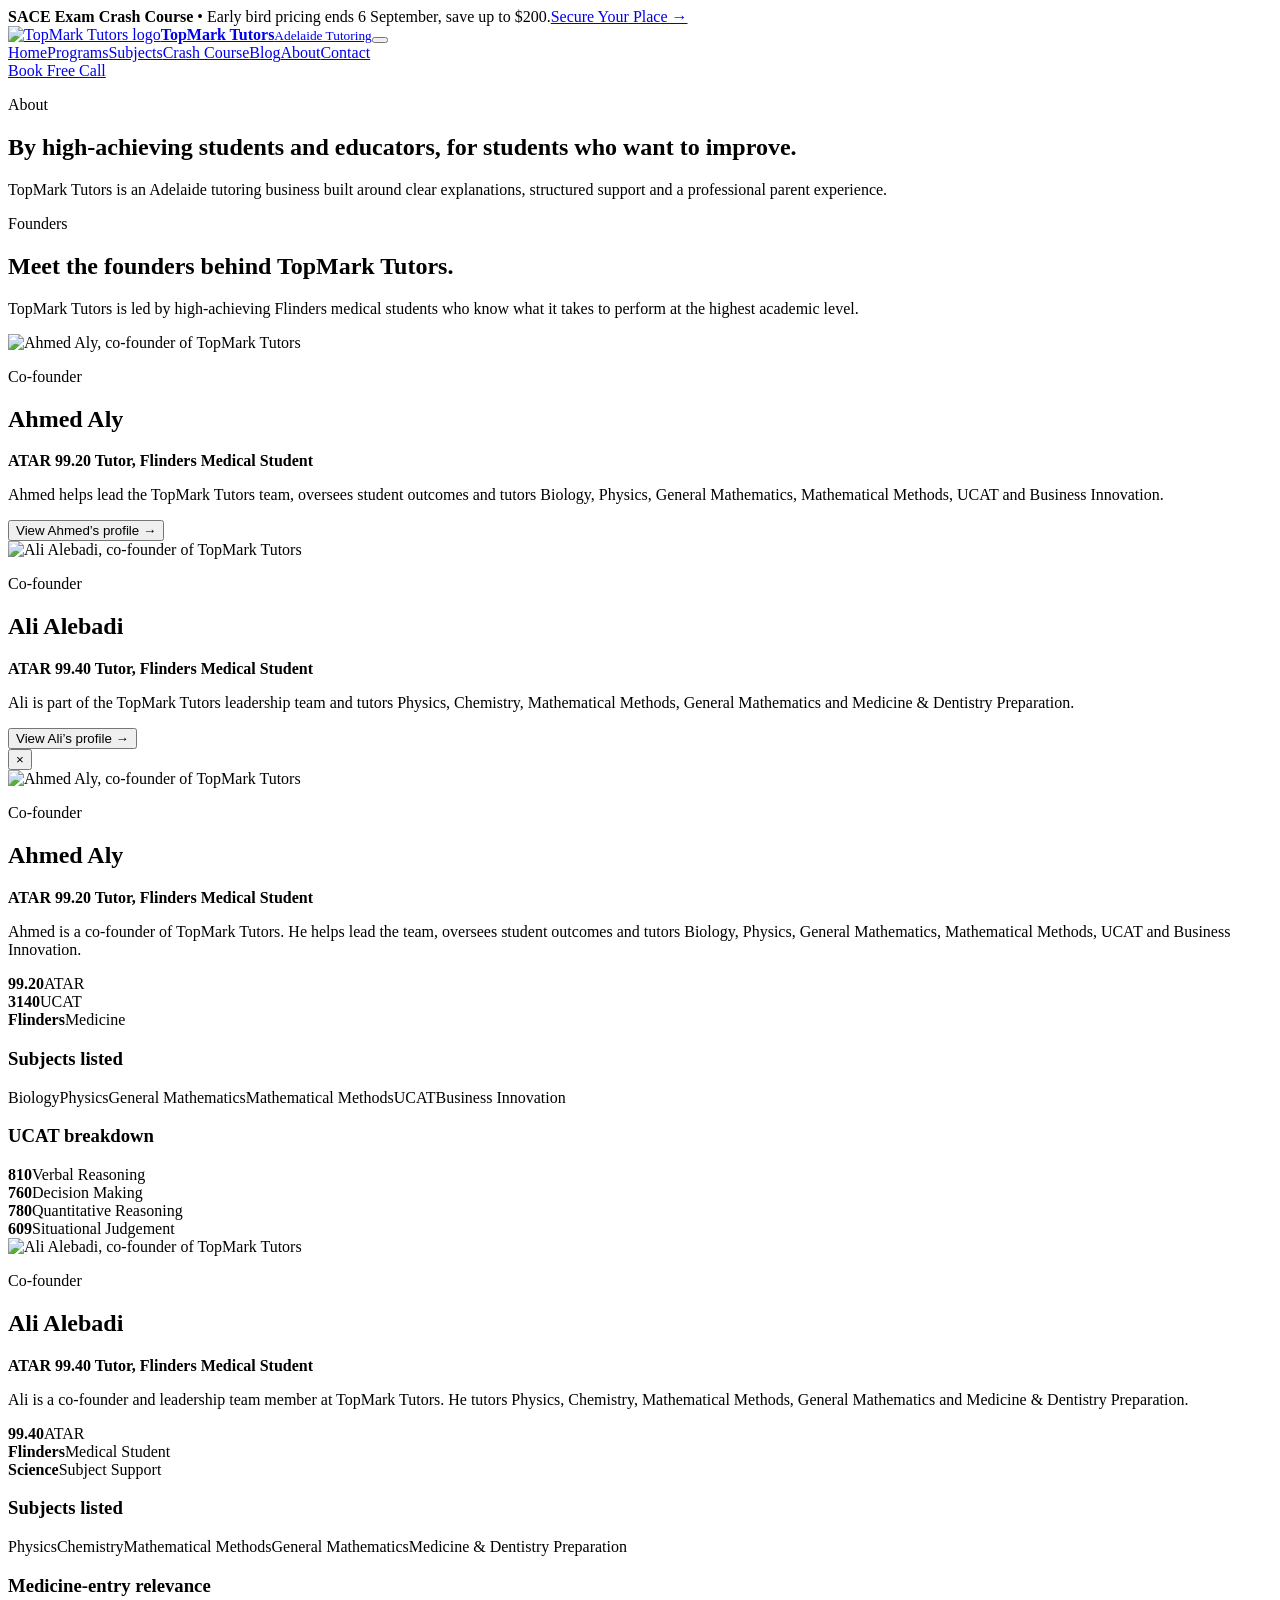
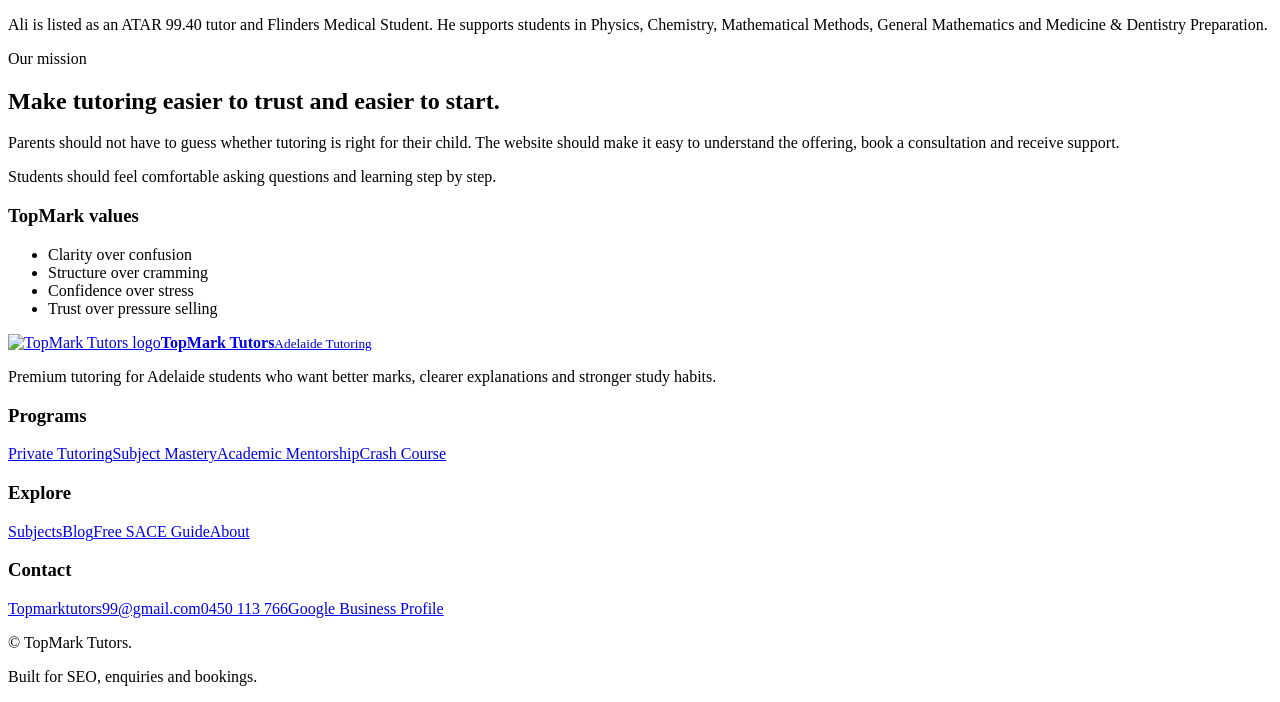
==== about.html @ b2397990 "Add site pages" ====
<!doctype html><html lang="en-AU"><head><meta charset="utf-8"><meta name="viewport" content="width=device-width, initial-scale=1"><title>About TopMark Tutors | Adelaide Tutoring</title><meta name="description" content="Learn about TopMark Tutors, founders Ahmed Aly and Ali Alebadi, and our professional tutoring approach."><link rel="stylesheet" href="assets/css/styles.css"><!-- Google Analytics placeholder: replace G-XXXXXXXXXX with your Measurement ID. --></head><body><div class="top-banner"><div class="container banner-inner"><span><strong>SACE Exam Crash Course</strong> &bull; Early bird pricing ends 6 September, save up to $200.</span><a href="crash-course.html#book">Secure Your Place →</a></div></div><header class="site-header"><div class="container nav-wrap"><a class="brand" href="index.html"><img class="brand-logo" src="assets/images/topmark-logo.png" alt="TopMark Tutors logo"><span class="brand-text"><strong>TopMark Tutors</strong><small>Adelaide Tutoring</small></span></a><button class="nav-toggle" aria-label="Open menu" aria-expanded="false"><span></span><span></span><span></span></button><nav class="main-nav"><a href="index.html">Home</a><a href="programs.html">Programs</a><a href="subjects.html">Subjects</a><a href="crash-course.html">Crash Course</a><a href="blog.html">Blog</a><a href="about.html" class="active">About</a><a href="contact.html">Contact</a></nav><a class="btn btn-dark nav-cta" href="booking.html">Book Free Call</a></div></header><main><section class="page-hero"><div class="container narrow"><p class="eyebrow">About</p><h1>By high-achieving students and educators, for students who want to improve.</h1><p>TopMark Tutors is an Adelaide tutoring business built around clear explanations, structured support and a professional parent experience.</p></div></section><section class="section founders-section">
  <div class="container section-intro">
    <p class="eyebrow">Founders</p>
    <h2>Meet the founders behind TopMark Tutors.</h2>
    <p>TopMark Tutors is led by high-achieving Flinders medical students who know what it takes to perform at the highest academic level.</p>
  </div>

  <div class="container founder-preview-grid">
    <article class="founder-preview-card" data-founder="ahmed" tabindex="0" role="button" aria-label="Open Ahmed Aly profile">
      <img src="assets/images/ahmed-aly.jpg" alt="Ahmed Aly, co-founder of TopMark Tutors" class="founder-photo">
      <div class="founder-preview-content">
        <p class="program-tag">Co-founder</p>
        <h2>Ahmed Aly</h2>
        <p><strong>ATAR 99.20 Tutor, Flinders Medical Student</strong></p>
        <p>Ahmed helps lead the TopMark Tutors team, oversees student outcomes and tutors Biology, Physics, General Mathematics, Mathematical Methods, UCAT and Business Innovation.</p>
        <button class="profile-link" type="button">View Ahmed’s profile →</button>
      </div>
    </article>

    <article class="founder-preview-card" data-founder="ali" tabindex="0" role="button" aria-label="Open Ali Alebadi profile">
      <img src="assets/images/ali-alebadi.jpg" alt="Ali Alebadi, co-founder of TopMark Tutors" class="founder-photo">
      <div class="founder-preview-content">
        <p class="program-tag">Co-founder</p>
        <h2>Ali Alebadi</h2>
        <p><strong>ATAR 99.40 Tutor, Flinders Medical Student</strong></p>
        <p>Ali is part of the TopMark Tutors leadership team and tutors Physics, Chemistry, Mathematical Methods, General Mathematics and Medicine & Dentistry Preparation.</p>
        <button class="profile-link" type="button">View Ali’s profile →</button>
      </div>
    </article>
  </div>

  <div class="profile-modal" id="founderModal" aria-hidden="true">
    <div class="profile-modal-backdrop" data-close-profile></div>
    <div class="profile-modal-card" role="dialog" aria-modal="true" aria-labelledby="profileTitle">
      <button class="profile-close" type="button" data-close-profile aria-label="Close profile">×</button>

      <div class="profile-panel" id="profile-ahmed">
        <div class="profile-head">
          <img src="assets/images/ahmed-aly.jpg" alt="Ahmed Aly, co-founder of TopMark Tutors">
          <div>
            <p class="program-tag">Co-founder</p>
            <h2 id="profileTitle">Ahmed Aly</h2>
            <p><strong>ATAR 99.20 Tutor, Flinders Medical Student</strong></p>
          </div>
        </div>
        <p>Ahmed is a co-founder of TopMark Tutors. He helps lead the team, oversees student outcomes and tutors Biology, Physics, General Mathematics, Mathematical Methods, UCAT and Business Innovation.</p>
        <div class="founder-stats modal-stats">
          <div><strong>99.20</strong><span>ATAR</span></div>
          <div><strong>3140</strong><span>UCAT</span></div>
          <div><strong>Flinders</strong><span>Medicine</span></div>
        </div>
        <h3>Subjects listed</h3>
        <p class="tag-list"><span>Biology</span><span>Physics</span><span>General Mathematics</span><span>Mathematical Methods</span><span>UCAT</span><span>Business Innovation</span></p>
        <h3>UCAT breakdown</h3>
        <div class="ucat-grid">
          <div><strong>810</strong><span>Verbal Reasoning</span></div>
          <div><strong>760</strong><span>Decision Making</span></div>
          <div><strong>780</strong><span>Quantitative Reasoning</span></div>
          <div><strong>609</strong><span>Situational Judgement</span></div>
        </div>
      </div>

      <div class="profile-panel" id="profile-ali">
        <div class="profile-head">
          <img src="assets/images/ali-alebadi.jpg" alt="Ali Alebadi, co-founder of TopMark Tutors">
          <div>
            <p class="program-tag">Co-founder</p>
            <h2>Ali Alebadi</h2>
            <p><strong>ATAR 99.40 Tutor, Flinders Medical Student</strong></p>
          </div>
        </div>
        <p>Ali is a co-founder and leadership team member at TopMark Tutors. He tutors Physics, Chemistry, Mathematical Methods, General Mathematics and Medicine & Dentistry Preparation.</p>
        <div class="founder-stats modal-stats">
          <div><strong>99.40</strong><span>ATAR</span></div>
          <div><strong>Flinders</strong><span>Medical Student</span></div>
          <div><strong>Science</strong><span>Subject Support</span></div>
        </div>
        <h3>Subjects listed</h3>
        <p class="tag-list"><span>Physics</span><span>Chemistry</span><span>Mathematical Methods</span><span>General Mathematics</span><span>Medicine &amp; Dentistry Preparation</span></p>
        <h3>Medicine-entry relevance</h3>
        <p>Ali is listed as an ATAR 99.40 tutor and Flinders Medical Student. He supports students in Physics, Chemistry, Mathematical Methods, General Mathematics and Medicine &amp; Dentistry Preparation.</p>
      </div>
    </div>
  </div>
</section><section class="section section-cream"><div class="container two-col"><div class="stack"><p class="eyebrow">Our mission</p><h2>Make tutoring easier to trust and easier to start.</h2><p>Parents should not have to guess whether tutoring is right for their child. The website should make it easy to understand the offering, book a consultation and receive support.</p><p>Students should feel comfortable asking questions and learning step by step.</p></div><div class="about-panel"><h3>TopMark values</h3><ul><li>Clarity over confusion</li><li>Structure over cramming</li><li>Confidence over stress</li><li>Trust over pressure selling</li></ul></div></div></section></main><footer class="site-footer"><div class="container footer-grid"><div><a href="index.html" class="brand footer-brand"><img class="brand-logo" src="assets/images/topmark-logo.png" alt="TopMark Tutors logo"><span class="brand-text"><strong>TopMark Tutors</strong><small>Adelaide Tutoring</small></span></a><p>Premium tutoring for Adelaide students who want better marks, clearer explanations and stronger study habits.</p></div><div><h3>Programs</h3><a href="private-tutoring.html">Private Tutoring</a><a href="subject-mastery.html">Subject Mastery</a><a href="mentorship.html">Academic Mentorship</a><a href="crash-course.html">Crash Course</a></div><div><h3>Explore</h3><a href="subjects.html">Subjects</a><a href="blog.html">Blog</a><a href="index.html#free-guide">Free SACE Guide</a><a href="about.html">About</a></div><div><h3>Contact</h3><a href="mailto:Topmarktutors99@gmail.com">Topmarktutors99@gmail.com</a><a href="tel:+61450113766">0450 113 766</a><a href="https://www.google.com/search?q=TopMark+Tutors+Adelaide" target="_blank" rel="noopener">Google Business Profile</a></div></div><div class="container footer-bottom"><p>© <span id="year"></span> TopMark Tutors.</p><p>Built for SEO, enquiries and bookings.</p></div></footer><script src="assets/js/main.js"></script></body></html>
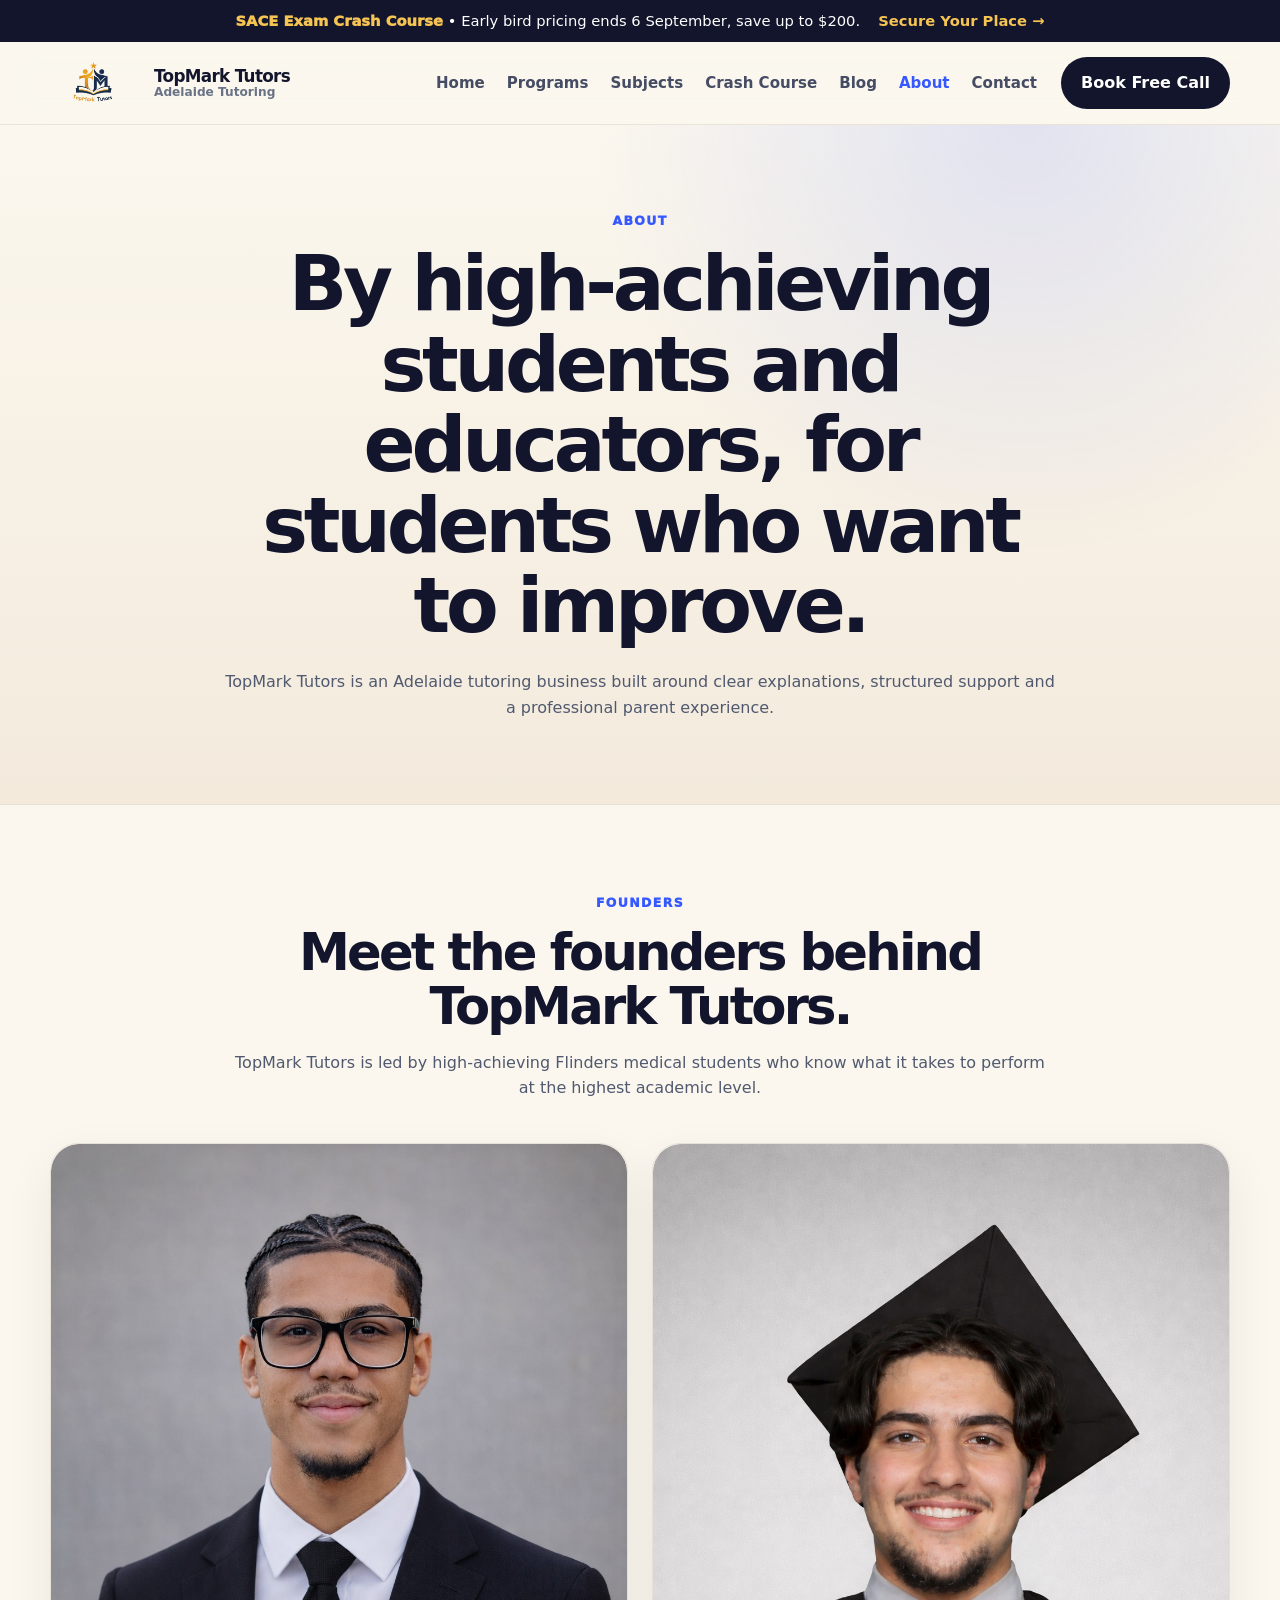
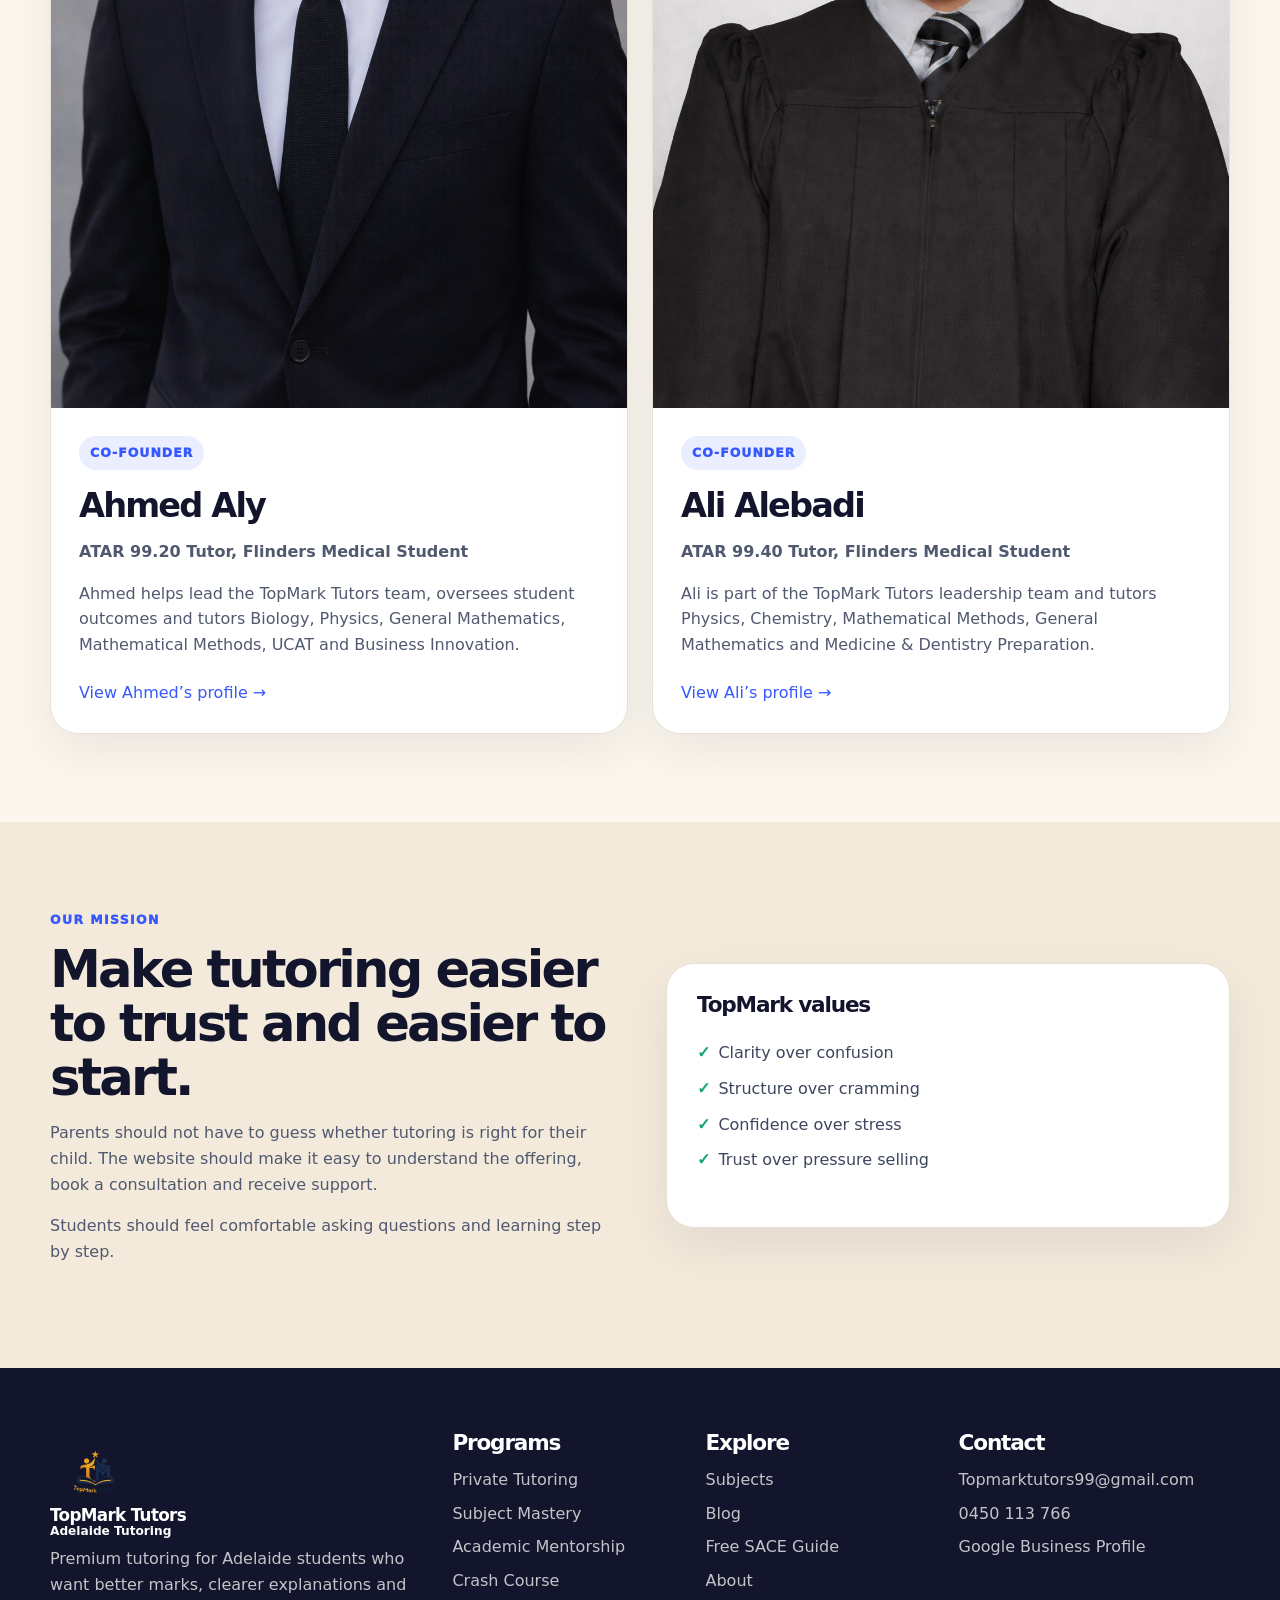
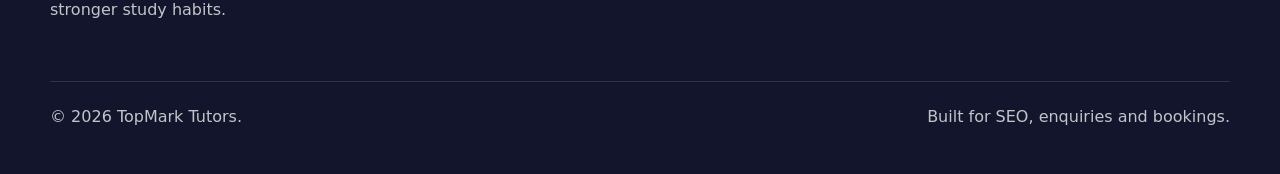
==== commit c497d804: "Add files via upload" ====
--- a/about.html
+++ b/about.html
@@ -1,4 +1,4 @@
-<!doctype html><html lang="en-AU"><head><meta charset="utf-8"><meta name="viewport" content="width=device-width, initial-scale=1"><title>About TopMark Tutors | Adelaide Tutoring</title><meta name="description" content="Learn about TopMark Tutors, founders Ahmed Aly and Ali Alebadi, and our professional tutoring approach."><link rel="stylesheet" href="assets/css/styles.css"><!-- Google Analytics placeholder: replace G-XXXXXXXXXX with your Measurement ID. --></head><body><div class="top-banner"><div class="container banner-inner"><span><strong>SACE Exam Crash Course</strong> &bull; Early bird pricing ends 6 September, save up to $200.</span><a href="crash-course.html#book">Secure Your Place →</a></div></div><header class="site-header"><div class="container nav-wrap"><a class="brand" href="index.html"><img class="brand-logo" src="assets/images/topmark-logo.png" alt="TopMark Tutors logo"><span class="brand-text"><strong>TopMark Tutors</strong><small>Adelaide Tutoring</small></span></a><button class="nav-toggle" aria-label="Open menu" aria-expanded="false"><span></span><span></span><span></span></button><nav class="main-nav"><a href="index.html">Home</a><a href="programs.html">Programs</a><a href="subjects.html">Subjects</a><a href="crash-course.html">Crash Course</a><a href="blog.html">Blog</a><a href="about.html" class="active">About</a><a href="contact.html">Contact</a></nav><a class="btn btn-dark nav-cta" href="booking.html">Book Free Call</a></div></header><main><section class="page-hero"><div class="container narrow"><p class="eyebrow">About</p><h1>By high-achieving students and educators, for students who want to improve.</h1><p>TopMark Tutors is an Adelaide tutoring business built around clear explanations, structured support and a professional parent experience.</p></div></section><section class="section founders-section">
+<!doctype html><html lang="en-AU"><head><meta charset="utf-8"><meta name="viewport" content="width=device-width, initial-scale=1"><title>About TopMark Tutors | Adelaide Tutoring</title><meta name="description" content="Learn about TopMark Tutors, founders Ahmed Aly and Ali Alebadi, and our professional tutoring approach."><link rel="icon" href="favicon.ico" sizes="any"><link rel="icon" type="image/png" sizes="32x32" href="assets/images/favicon-32.png"><link rel="icon" type="image/png" sizes="16x16" href="assets/images/favicon-16.png"><link rel="apple-touch-icon" href="assets/images/apple-touch-icon.png"><link rel="manifest" href="site.webmanifest"><meta name="theme-color" content="#12152b"><link rel="stylesheet" href="assets/css/styles.css"><!-- Google Analytics placeholder: replace G-XXXXXXXXXX with your Measurement ID. --></head><body><div class="top-banner"><div class="container banner-inner"><span><strong>SACE Exam Crash Course</strong> &bull; Early bird pricing ends 6 September, save up to $200.</span><a href="crash-course.html#book">Secure Your Place →</a></div></div><header class="site-header"><div class="container nav-wrap"><a class="brand" href="index.html"><img class="brand-logo" src="assets/images/topmark-logo.png" alt="TopMark Tutors logo"><span class="brand-text"><strong>TopMark Tutors</strong><small>Adelaide Tutoring</small></span></a><button class="nav-toggle" aria-label="Open menu" aria-expanded="false"><span></span><span></span><span></span></button><nav class="main-nav"><a href="index.html">Home</a><a href="programs.html">Programs</a><a href="subjects.html">Subjects</a><a href="crash-course.html">Crash Course</a><a href="blog.html">Blog</a><a href="about.html" class="active">About</a><a href="contact.html">Contact</a></nav><a class="btn btn-dark nav-cta" href="booking.html">Book Free Call</a></div></header><main><section class="page-hero"><div class="container narrow"><p class="eyebrow">About</p><h1>By high-achieving students and educators, for students who want to improve.</h1><p>TopMark Tutors is an Adelaide tutoring business built around clear explanations, structured support and a professional parent experience.</p></div></section><section class="section founders-section">
   <div class="container section-intro">
     <p class="eyebrow">Founders</p>
     <h2>Meet the founders behind TopMark Tutors.</h2>
--- a/assets/css/styles.css
+++ b/assets/css/styles.css
@@ -0,0 +1,454 @@
+
+:root{--ink:#12152b;--ink-2:#202545;--cream:#fbf7ee;--cream-2:#f3eadc;--white:#fff;--blue:#3658ff;--blue-2:#1730c8;--gold:#f6c453;--green:#17a37b;--muted:#697386;--line:#e7e0d4;--shadow:0 30px 80px rgba(18,21,43,.14);--radius:28px}*{box-sizing:border-box}html{scroll-behavior:smooth}body{margin:0;font-family:Inter,ui-sans-serif,system-ui,-apple-system,BlinkMacSystemFont,"Segoe UI",sans-serif;background:var(--cream);color:var(--ink);line-height:1.6}img,iframe{max-width:100%}a{color:inherit}.container{width:min(1180px,calc(100% - 40px));margin-inline:auto}.narrow{width:min(830px,calc(100% - 40px))}.center{text-align:center;max-width:840px}.top-banner{background:var(--ink);color:white;font-size:.92rem}.banner-inner{display:flex;justify-content:center;align-items:center;gap:18px;min-height:42px;text-align:center}.banner-inner a{color:var(--gold);font-weight:800;text-decoration:none}.site-header{position:sticky;top:0;z-index:50;background:rgba(251,247,238,.88);backdrop-filter:blur(18px);border-bottom:1px solid rgba(231,224,212,.85)}.nav-wrap{min-height:82px;display:flex;align-items:center;gap:24px}.brand{display:inline-flex;align-items:center;gap:12px;text-decoration:none}.brand-mark{width:48px;height:48px;border-radius:16px;display:grid;place-items:center;color:white;font-weight:950;letter-spacing:-.04em;background:linear-gradient(135deg,var(--ink),var(--blue));box-shadow:0 14px 28px rgba(54,88,255,.22)}.brand-text{display:grid;line-height:1.1}.brand-text strong{color:var(--ink);letter-spacing:-.04em;font-size:1.05rem}.brand-text small{color:var(--muted);font-weight:750;font-size:.76rem}.main-nav{margin-left:auto;display:flex;align-items:center;gap:22px}.main-nav a{text-decoration:none;font-weight:780;color:#454c63;font-size:.94rem}.main-nav a:hover,.main-nav a.active{color:var(--blue)}.nav-toggle{display:none;width:46px;height:46px;border:1px solid var(--line);background:var(--white);border-radius:16px;padding:11px;cursor:pointer;margin-left:auto}.nav-toggle span{display:block;height:2px;background:var(--ink);margin:5px 0}.btn{display:inline-flex;align-items:center;justify-content:center;min-height:49px;padding:13px 20px;border-radius:999px;border:0;text-decoration:none;font-weight:900;cursor:pointer;transition:transform .18s ease,box-shadow .18s ease}.btn:hover{transform:translateY(-2px)}.btn-primary{color:white;background:linear-gradient(135deg,var(--blue),var(--blue-2));box-shadow:0 18px 32px rgba(54,88,255,.24)}.btn-dark{color:white;background:var(--ink)}.btn-outline{background:white;color:var(--ink);border:1px solid var(--line)}.btn-light{background:var(--gold);color:var(--ink)}.btn-ghost{background:rgba(255,255,255,.1);color:white;border:1px solid rgba(255,255,255,.28)}.hero{position:relative;overflow:hidden;padding:86px 0 74px}.hero::before{content:"";position:absolute;inset:-20% -10% auto auto;width:760px;height:760px;border-radius:999px;background:radial-gradient(circle,rgba(54,88,255,.18),transparent 65%);pointer-events:none}.hero-grid{position:relative;display:grid;grid-template-columns:1fr;gap:54px;align-items:center}.eyebrow{margin:0 0 13px;color:var(--blue);font-weight:950;text-transform:uppercase;letter-spacing:.11em;font-size:.78rem}.eyebrow.light{color:var(--gold)}h1,h2,h3{color:var(--ink);line-height:1.05;letter-spacing:-.055em}h1{margin:0 0 22px;font-size:clamp(3.1rem,7vw,6.6rem)}h2{margin:0 0 16px;font-size:clamp(2.1rem,4vw,4.2rem)}h3{margin:0 0 12px;font-size:1.35rem}p{color:#50596f;margin-top:0}.lead{font-size:1.23rem;max-width:690px}.hero-actions,.cta-actions{display:flex;flex-wrap:wrap;gap:14px;margin-top:32px}.mini-proof{display:flex;flex-wrap:wrap;gap:10px;margin-top:28px}.mini-proof span{background:white;border:1px solid var(--line);border-radius:999px;padding:10px 13px;color:var(--ink);font-weight:850}.hero-visual{min-height:520px;display:grid;place-items:center}.hero-visual img{width:min(520px,100%);border-radius:36px;box-shadow:var(--shadow)}.results-section{background:var(--ink);color:white;padding:72px 0}.results-top{display:flex;justify-content:space-between;gap:30px;align-items:end;margin-bottom:32px}.results-top h2,.results-top p{color:white}.results-top p{max-width:720px;color:rgba(255,255,255,.72)}.atar-grid{display:grid;grid-template-columns:repeat(auto-fit,minmax(230px,1fr));gap:14px}.atar-grid article{background:rgba(255,255,255,.08);border:1px solid rgba(255,255,255,.14);border-radius:24px;padding:22px;display:grid;gap:12px}.result-name{background:rgba(255,255,255,.09);border:1px solid rgba(255,255,255,.11);border-radius:16px;padding:12px;color:white;font-weight:950}.atar-box{background:var(--gold);color:var(--ink);border-radius:16px;padding:13px 14px;font-size:1.35rem;font-weight:950;letter-spacing:-.04em}.atar-grid small{color:rgba(255,255,255,.65)}.section{padding:88px 0}.section-cream{background:var(--cream-2)}.section-intro{text-align:center;max-width:830px;margin:0 auto 42px}.section-intro.left{text-align:left;margin:0}.program-grid,.blog-grid,.resource-grid,.program-detail-grid,.founders-grid{display:grid;grid-template-columns:repeat(3,1fr);gap:22px}.program-card,.blog-card,.resource-card,.program-detail,.about-panel,.contact-card,.contact-form,.booking-copy,.founder-card,.subject-grid article{background:white;border:1px solid var(--line);border-radius:var(--radius);padding:30px;box-shadow:0 18px 50px rgba(18,21,43,.07)}.program-card{min-height:430px;display:flex;flex-direction:column}.program-card a,.blog-card a,.subject-grid a{margin-top:auto;color:var(--blue);font-weight:900;text-decoration:none}.program-tag,.resource-card span,.blog-card span,.program-detail span{display:inline-flex;width:fit-content;background:rgba(54,88,255,.1);color:var(--blue);border-radius:999px;padding:7px 11px;font-weight:950;font-size:.78rem;text-transform:uppercase;letter-spacing:.08em;margin-bottom:18px}.program-card ul,.program-detail ul,.booking-copy ul,.about-panel ul{padding:0;list-style:none;margin:24px 0;display:grid;gap:10px}.program-card li,.program-detail li,.booking-copy li,.about-panel li{color:#3d465d}.program-card li::before,.program-detail li::before,.booking-copy li::before,.about-panel li::before{content:"✓";color:var(--green);font-weight:950;margin-right:8px}.dark-card{background:var(--ink);color:white}.dark-card h3,.dark-card p,.dark-card li{color:white}.dark-card a{color:var(--gold)}.review-section{background:#fffaf1;border-top:1px solid var(--line);border-bottom:1px solid var(--line)}.review-header{display:flex;justify-content:space-between;align-items:end;gap:24px;margin-bottom:30px}.carousel-controls{display:flex;gap:10px}.carousel-btn{width:52px;height:52px;border-radius:999px;border:1px solid var(--line);background:white;color:var(--ink);font-size:1.3rem;cursor:pointer;font-weight:900}.review-carousel{overflow:hidden}.review-track{display:flex;transition:transform .35s ease;gap:22px}.review-slide{min-width:calc((100% - 44px)/3);background:white;border:1px solid var(--line);border-radius:var(--radius);padding:30px;box-shadow:0 18px 50px rgba(18,21,43,.07)}.stars{color:#d89800;font-size:1.1rem;letter-spacing:.08em;margin-bottom:14px}.review-slide strong,.review-slide span{display:block}.review-slide span{color:var(--muted);margin-top:5px}.two-col,.contact-layout,.booking-layout,.split-list{display:grid;grid-template-columns:1fr 1fr;gap:52px;align-items:center}.stack .btn{margin-top:14px}.founders-grid{grid-template-columns:repeat(2,1fr);align-items:start}.founder-avatar{width:72px;height:72px;border-radius:24px;display:grid;place-items:center;background:linear-gradient(135deg,var(--ink),var(--blue));color:white;font-weight:950;font-size:1.25rem;margin-bottom:18px}.founder-stats{display:grid;grid-template-columns:repeat(3,1fr);gap:10px;margin:22px 0}.founder-stats div,.ucat-grid div{background:var(--cream);border:1px solid var(--line);border-radius:18px;padding:14px}.founder-stats strong,.founder-stats span,.ucat-grid strong,.ucat-grid span{display:block}.founder-stats strong,.ucat-grid strong{color:var(--ink);font-weight:950}.founder-stats span,.ucat-grid span{color:var(--muted);font-size:.88rem}.tag-list{display:flex;flex-wrap:wrap;gap:8px}.tag-list span{background:rgba(54,88,255,.1);color:var(--blue);padding:8px 10px;border-radius:999px;font-weight:800;font-size:.9rem}.ucat-grid{display:grid;grid-template-columns:repeat(2,1fr);gap:10px}.cta-section{padding-top:0}.cta-panel{background:radial-gradient(circle at 15% 15%,rgba(246,196,83,.22),transparent 32%),linear-gradient(135deg,var(--ink),var(--ink-2));border-radius:38px;padding:52px;display:flex;justify-content:space-between;gap:30px;align-items:center;box-shadow:var(--shadow)}.cta-panel h2,.cta-panel p{color:white}.page-hero{padding:86px 0 68px;text-align:center;background:radial-gradient(circle at 80% 0%,rgba(54,88,255,.13),transparent 35%),linear-gradient(180deg,var(--cream),var(--cream-2));border-bottom:1px solid var(--line)}.page-hero h1{font-size:clamp(2.6rem,6vw,5.4rem)}.program-detail{min-height:430px}.featured-program{border:2px solid var(--blue);transform:translateY(-12px)}.steps{display:grid;gap:16px}.steps div{background:white;border:1px solid var(--line);border-radius:24px;padding:20px;display:flex;gap:16px;align-items:center}.steps strong{width:42px;height:42px;border-radius:14px;background:var(--ink);color:white;display:grid;place-items:center;flex:0 0 auto}.subject-grid{display:grid;grid-template-columns:repeat(auto-fit,minmax(260px,1fr));gap:22px;overflow:visible}.subject-grid article{min-height:230px;display:flex;flex-direction:column}.resource-card{min-height:285px}.blog-card h2{font-size:1.55rem}.article{padding:90px 0;background:white}.article h1{font-size:clamp(2.6rem,6vw,5.3rem)}.article h2{margin-top:44px;font-size:2rem}.article-cta{margin-top:52px;padding:34px;border-radius:var(--radius);background:var(--cream);border:1px solid var(--line)}.page-cta{padding-top:40px}.booking-layout{align-items:start}.calendly-box{overflow:hidden;background:white;border:1px solid var(--line);border-radius:28px;box-shadow:var(--shadow)}.calendly-box iframe{display:block;width:100%;min-height:760px;border:0}.fallback-text{margin-top:16px;text-align:right}.contact-layout{align-items:start}.contact-form{display:grid;gap:16px}.contact-form label{display:grid;gap:8px;font-weight:900;color:var(--ink)}input,select,textarea{width:100%;border:1px solid var(--line);border-radius:16px;padding:14px;font:inherit;background:white;color:var(--ink)}input:focus,select:focus,textarea:focus{outline:3px solid rgba(54,88,255,.16);border-color:var(--blue)}.form-note,.form-status{margin:0;font-size:.92rem}.form-status.success{color:#0f7b5f;font-weight:900}.form-status.error{color:#b42318;font-weight:900}.contact-card{position:sticky;top:120px}.contact-card hr{border:0;border-top:1px solid var(--line);margin:28px 0}.site-footer{background:var(--ink);color:white;padding:64px 0 28px}.footer-grid{display:grid;grid-template-columns:1.35fr .8fr .8fr 1fr;gap:36px}.site-footer h3,.site-footer p,.site-footer a,.footer-brand .brand-text strong,.footer-brand .brand-text small{color:white}.site-footer p,.site-footer a{color:rgba(255,255,255,.75)}.site-footer a{display:block;text-decoration:none;margin:8px 0}.footer-bottom{border-top:1px solid rgba(255,255,255,.12);margin-top:42px;padding-top:22px;display:flex;justify-content:space-between;gap:20px}.reveal{opacity:0;transform:translateY(18px);transition:opacity .7s ease,transform .7s ease}.reveal.visible{opacity:1;transform:translateY(0)}@media(max-width:980px){.nav-cta{display:none}.nav-toggle{display:block}.main-nav{position:absolute;top:82px;left:20px;right:20px;display:none;flex-direction:column;align-items:stretch;gap:0;background:white;border:1px solid var(--line);border-radius:22px;padding:14px;box-shadow:var(--shadow)}.main-nav.open{display:flex}.main-nav a{padding:12px 14px}.hero-grid,.two-col,.contact-layout,.booking-layout,.split-list,.founders-grid{grid-template-columns:1fr}.program-grid,.blog-grid,.resource-grid,.program-detail-grid,.footer-grid{grid-template-columns:1fr}.review-slide{min-width:calc((100% - 22px)/2)}.hero-visual{min-height:auto}.review-header,.cta-panel,.footer-bottom,.results-top{flex-direction:column;align-items:flex-start}.featured-program{transform:none}.contact-card{position:static}.fallback-text{text-align:left}}@media(max-width:600px){.container,.narrow{width:min(100% - 28px,1180px)}.top-banner{display:none}.nav-wrap{min-height:74px}.main-nav{top:74px;left:14px;right:14px}.brand-text small{display:none}.hero,.section,.article,.results-section{padding:60px 0}.page-hero{padding:62px 0 48px}h1{font-size:2.85rem}h2{font-size:2.1rem}.review-slide{min-width:100%}.founder-stats,.ucat-grid{grid-template-columns:1fr}.cta-panel{padding:30px}.calendly-box iframe{min-height:650px}}
+
+
+/* V4 refinements */
+.student-result-card{background:rgba(255,255,255,.08);border:1px solid rgba(255,255,255,.14);border-radius:24px;padding:22px;display:block}.student-result-card h3{color:#fff;font-size:1.15rem;letter-spacing:-.025em;margin:0 0 10px}.student-atar{display:inline-flex;background:var(--gold);color:var(--ink);border-radius:999px;padding:8px 12px;font-weight:950;margin:0 0 12px}.student-school{color:rgba(255,255,255,.68);margin:0;font-size:.94rem}.result-name,.atar-box{background:transparent;border:0;padding:0}.subject-grid{grid-template-columns:repeat(auto-fit,minmax(340px,1fr));align-items:stretch}.subject-grid article{padding:28px;min-height:210px}.subject-grid article h2{font-size:clamp(1.35rem,2vw,1.75rem);letter-spacing:-.035em;line-height:1.12;overflow-wrap:break-word}.subject-grid article p{font-size:.98rem}.founder-preview-grid{display:grid;grid-template-columns:repeat(2,minmax(0,1fr));gap:24px}.founder-preview-card{background:#fff;border:1px solid var(--line);border-radius:var(--radius);box-shadow:0 18px 50px rgba(18,21,43,.07);overflow:hidden;cursor:pointer;transition:transform .2s ease,box-shadow .2s ease}.founder-preview-card:hover{transform:translateY(-4px);box-shadow:var(--shadow)}.founder-photo{width:100%;height:360px;object-fit:cover;display:block;background:var(--cream-2)}.founder-preview-content{padding:28px}.founder-preview-content h2{font-size:2.1rem}.profile-link{border:0;background:transparent;color:var(--blue);font-weight:950;padding:0;margin-top:6px;cursor:pointer;font:inherit}.profile-modal{position:fixed;inset:0;z-index:100;display:none;align-items:center;justify-content:center;padding:22px}.profile-modal.open{display:flex}.profile-modal-backdrop{position:absolute;inset:0;background:rgba(18,21,43,.72);backdrop-filter:blur(6px)}.profile-modal-card{position:relative;background:#fff;border-radius:30px;box-shadow:var(--shadow);width:min(920px,100%);max-height:min(88vh,850px);overflow:auto;padding:34px}.profile-close{position:absolute;top:16px;right:16px;width:42px;height:42px;border:1px solid var(--line);border-radius:999px;background:#fff;font-size:1.6rem;line-height:1;cursor:pointer}.profile-panel{display:none}.profile-panel.active{display:block}.profile-head{display:grid;grid-template-columns:180px 1fr;gap:24px;align-items:center;margin-bottom:22px}.profile-head img{width:180px;height:180px;object-fit:cover;border-radius:28px;background:var(--cream-2)}.modal-stats{margin:24px 0}.founders-grid{display:none}@media(max-width:980px){.founder-preview-grid{grid-template-columns:1fr}.founder-photo{height:320px}.subject-grid{grid-template-columns:repeat(auto-fit,minmax(280px,1fr))}.profile-head{grid-template-columns:1fr}.profile-head img{width:160px;height:160px}.profile-modal-card{padding:26px}}@media(max-width:600px){.subject-grid{grid-template-columns:1fr}.founder-photo{height:280px}.profile-modal{padding:12px}.profile-modal-card{border-radius:24px;padding:22px}.profile-close{top:10px;right:10px}.founder-preview-content h2{font-size:1.8rem}}
+
+
+/* V5 uploaded logo and founder photos */
+.brand-logo {
+  width: 92px;
+  height: 62px;
+  object-fit: contain;
+  display: block;
+  flex: 0 0 auto;
+}
+
+.footer-brand .brand-logo {
+  width: 96px;
+  height: 66px;
+}
+
+.founder-preview-card .founder-photo {
+  width: 100%;
+  height: 380px;
+  object-fit: cover;
+  object-position: center top;
+  display: block;
+  border-radius: 28px 28px 0 0;
+}
+
+.profile-head img {
+  width: 150px;
+  height: 180px;
+  object-fit: cover;
+  object-position: center top;
+  border-radius: 24px;
+  border: 1px solid var(--line);
+  background: var(--cream);
+}
+
+@media (max-width: 700px) {
+  .brand-logo {
+    width: 76px;
+    height: 52px;
+  }
+
+  .founder-preview-card .founder-photo {
+    height: 320px;
+  }
+
+  .profile-head img {
+    width: 120px;
+    height: 145px;
+  }
+}
+
+
+/* V6 update: show the full founder images instead of cropping them */
+.founder-image-wrap {
+  aspect-ratio: 3 / 4;
+  background: #f3eadc;
+  display: flex;
+  align-items: center;
+  justify-content: center;
+}
+
+.founder-image {
+  width: 100%;
+  height: 100%;
+  object-fit: contain !important;
+  object-position: center center;
+  background: #f3eadc;
+}
+
+/* Also avoid cropping inside any founder modal/profile popup */
+.founder-modal img,
+.profile-modal img,
+.modal-content img,
+.tutor-modal img {
+  object-fit: contain !important;
+  background: #f3eadc;
+}
+
+
+/* V7 fix: show complete founder images on cards and inside profile popup */
+
+/* Founder cards on About page */
+.founder-preview-card .founder-photo {
+  width: 100% !important;
+  height: auto !important;
+  max-height: none !important;
+  object-fit: contain !important;
+  object-position: center center !important;
+  background: var(--cream-2) !important;
+  display: block !important;
+  border-radius: 28px 28px 0 0 !important;
+}
+
+/* Popup layout: give the image enough room and do not force a cropped square/rectangle */
+.profile-head {
+  display: grid !important;
+  grid-template-columns: minmax(240px, 330px) 1fr !important;
+  align-items: start !important;
+  gap: 28px !important;
+}
+
+.profile-head img {
+  width: 100% !important;
+  height: auto !important;
+  max-height: none !important;
+  aspect-ratio: auto !important;
+  object-fit: contain !important;
+  object-position: center center !important;
+  background: var(--cream-2) !important;
+  border-radius: 24px !important;
+  border: 1px solid var(--line) !important;
+  display: block !important;
+}
+
+/* Make sure no general modal image rule crops the founder images */
+.profile-modal .profile-head img,
+.profile-panel .profile-head img,
+#profile-ahmed .profile-head img,
+#profile-ali .profile-head img {
+  width: 100% !important;
+  height: auto !important;
+  object-fit: contain !important;
+  object-position: center center !important;
+}
+
+/* On mobile, stack the popup image above the text and still show the full image */
+@media (max-width: 980px) {
+  .profile-head {
+    grid-template-columns: 1fr !important;
+  }
+
+  .profile-head img {
+    width: min(100%, 360px) !important;
+    height: auto !important;
+    margin: 0 auto 10px 0 !important;
+  }
+}
+
+@media (max-width: 600px) {
+  .profile-head img {
+    width: 100% !important;
+    height: auto !important;
+  }
+}
+
+
+/* V8 update: make founder images smaller inside profile popup while still showing full image */
+.profile-head {
+  grid-template-columns: 180px 1fr !important;
+  gap: 24px !important;
+  align-items: start !important;
+}
+
+.profile-head img,
+.profile-modal .profile-head img,
+.profile-panel .profile-head img,
+#profile-ahmed .profile-head img,
+#profile-ali .profile-head img {
+  width: 180px !important;
+  max-width: 180px !important;
+  height: auto !important;
+  max-height: 260px !important;
+  object-fit: contain !important;
+  object-position: center center !important;
+  background: var(--cream-2) !important;
+  border-radius: 18px !important;
+  border: 1px solid var(--line) !important;
+  display: block !important;
+}
+
+/* Keep the founder cards on the About page larger */
+.founder-preview-card .founder-photo,
+.founder-image {
+  object-fit: contain !important;
+}
+
+/* Tablet/mobile popup layout */
+@media (max-width: 980px) {
+  .profile-head {
+    grid-template-columns: 1fr !important;
+  }
+
+  .profile-head img,
+  .profile-modal .profile-head img,
+  .profile-panel .profile-head img {
+    width: 210px !important;
+    max-width: 210px !important;
+    max-height: 280px !important;
+    margin: 0 auto 12px 0 !important;
+  }
+}
+
+@media (max-width: 600px) {
+  .profile-head img,
+  .profile-modal .profile-head img,
+  .profile-panel .profile-head img {
+    width: 180px !important;
+    max-width: 180px !important;
+    max-height: 250px !important;
+  }
+}
+
+
+/* V9 update: redesigned student results section (real 2025 results) + review polish */
+.results-top{margin-bottom:36px}
+.results-top .btn{flex:0 0 auto}
+.results-stats{display:grid;grid-template-columns:repeat(3,1fr);gap:14px}
+.stat-tile{background:linear-gradient(160deg,rgba(246,196,83,.16),rgba(255,255,255,.05));border:1px solid rgba(246,196,83,.38);border-radius:24px;padding:24px 26px}
+.stat-tile strong{display:block;color:var(--gold);font-size:clamp(2.2rem,3.4vw,3rem);font-weight:950;letter-spacing:-.05em;line-height:1.05}
+.stat-tile span{display:block;color:rgba(255,255,255,.78);font-weight:700;margin-top:6px;font-size:.95rem}
+.subject-summary{display:flex;flex-wrap:wrap;gap:10px;margin-top:14px}
+.subject-pill{background:rgba(255,255,255,.07);border:1px solid rgba(255,255,255,.16);color:rgba(255,255,255,.85);border-radius:999px;padding:10px 16px;font-weight:800;font-size:.92rem}
+.subject-pill strong{color:var(--gold);font-weight:950;margin-left:6px}
+.results-group{margin-top:44px}
+.results-group .eyebrow{margin-bottom:16px}
+.featured-grid{display:grid;grid-template-columns:repeat(4,1fr);gap:14px}
+.result-featured{position:relative;background:rgba(255,255,255,.07);border:1px solid rgba(255,255,255,.14);border-radius:24px;padding:24px;display:flex;flex-direction:column;transition:transform .2s ease,border-color .2s ease}
+.result-featured:hover{transform:translateY(-4px);border-color:rgba(246,196,83,.45)}
+.result-featured.is-top{background:linear-gradient(165deg,rgba(246,196,83,.18),rgba(255,255,255,.06));border-color:rgba(246,196,83,.55)}
+.top-tag{display:inline-flex;width:fit-content;background:var(--gold);color:var(--ink);border-radius:999px;padding:5px 11px;font-size:.72rem;font-weight:950;text-transform:uppercase;letter-spacing:.07em;margin-bottom:14px}
+.result-atar-line{display:flex;align-items:baseline;gap:8px}
+.result-atar{color:var(--gold);font-size:2.5rem;font-weight:950;letter-spacing:-.045em;line-height:1}
+.result-atar-label{color:rgba(255,255,255,.55);font-weight:900;font-size:.78rem;text-transform:uppercase;letter-spacing:.09em}
+.result-featured h3{color:#fff;font-size:1.12rem;letter-spacing:-.025em;margin:14px 0 4px}
+.result-school{color:rgba(255,255,255,.62);margin:0 0 16px;font-size:.9rem;line-height:1.4}
+.result-subjects{display:flex;flex-wrap:wrap;gap:7px;margin-top:auto}
+.grade-chip{background:rgba(255,255,255,.09);border:1px solid rgba(255,255,255,.16);border-radius:999px;padding:6px 11px;font-size:.78rem;font-weight:850;color:rgba(255,255,255,.92);white-space:nowrap}
+.grade-chip.merit{background:rgba(246,196,83,.16);border-color:rgba(246,196,83,.6);color:var(--gold)}
+.compact-grid{display:grid;grid-template-columns:repeat(auto-fill,minmax(205px,1fr));gap:12px}
+.result-compact{display:flex;align-items:center;gap:13px;background:rgba(255,255,255,.05);border:1px solid rgba(255,255,255,.12);border-radius:18px;padding:14px 16px}
+.result-compact .result-atar-sm{color:var(--gold);font-weight:950;font-size:1.28rem;letter-spacing:-.03em;flex:0 0 auto}
+.result-compact strong{display:block;color:#fff;font-size:.93rem;line-height:1.25;letter-spacing:-.015em}
+.result-compact small{display:block;color:rgba(255,255,255,.55);font-size:.79rem;line-height:1.3;margin-top:2px}
+.results-footnote{color:rgba(255,255,255,.45);font-size:.82rem;margin:30px 0 0;max-width:720px}
+.review-slide p{font-size:.97rem}
+@media(max-width:1080px){.featured-grid{grid-template-columns:repeat(3,1fr)}}
+@media(max-width:980px){.featured-grid{grid-template-columns:repeat(2,1fr)}.results-stats{grid-template-columns:repeat(3,1fr)}}
+@media(max-width:700px){.results-stats{grid-template-columns:1fr;gap:10px}.stat-tile{padding:18px 20px}.stat-tile strong{font-size:2rem}}
+@media(max-width:600px){.featured-grid{grid-template-columns:1fr}.compact-grid{grid-template-columns:repeat(auto-fill,minmax(150px,1fr))}.result-compact{flex-direction:column;align-items:flex-start;gap:6px;padding:14px}.results-group{margin-top:36px}}
+
+
+/* V11 update: blog article layout, figures, FAQs and card thumbnails */
+.article-meta{display:flex;flex-wrap:wrap;gap:8px 18px;color:var(--muted);font-size:.92rem;font-weight:700;margin:0 0 26px}
+.article-hero-img{width:100%;height:auto;border-radius:26px;border:1px solid var(--line);display:block;margin:6px 0 34px;box-shadow:0 18px 50px rgba(18,21,43,.08)}
+.article-figure{margin:36px 0}
+.article-figure img{width:100%;height:auto;border-radius:22px;border:1px solid var(--line);display:block;background:#fff}
+.article-figure figcaption{color:var(--muted);font-size:.88rem;margin-top:10px}
+.article .lead{font-size:1.18rem}
+.article ul,.article ol{margin:0 0 22px;padding-left:24px;display:grid;gap:9px;color:#50596f}
+.article li strong{color:var(--ink)}
+.key-fact{background:rgba(54,88,255,.07);border-left:4px solid var(--blue);border-radius:0 18px 18px 0;padding:18px 24px;margin:30px 0}
+.key-fact p{margin:0;color:var(--ink);font-weight:600}
+.article-table{width:100%;border-collapse:separate;border-spacing:0;margin:26px 0;background:#fff;border:1px solid var(--line);border-radius:18px;overflow:hidden;font-size:.95rem}
+.article-table th{background:var(--ink);color:#fff;text-align:left;padding:12px 16px;font-weight:850}
+.article-table td{padding:12px 16px;border-top:1px solid var(--line);color:#3d465d}
+.faq-list{display:grid;gap:12px;margin:26px 0}
+.faq-item{background:#fff;border:1px solid var(--line);border-radius:18px;padding:0}
+.faq-item summary{cursor:pointer;font-weight:850;color:var(--ink);padding:17px 22px;list-style:none;position:relative;padding-right:52px}
+.faq-item summary::-webkit-details-marker{display:none}
+.faq-item summary::after{content:"+";position:absolute;right:20px;top:50%;transform:translateY(-50%);font-size:1.4rem;font-weight:900;color:var(--blue)}
+.faq-item[open] summary::after{content:"–"}
+.faq-item p{padding:0 22px 18px;margin:0}
+.article h3{margin-top:30px;font-size:1.3rem}
+.article-nav-links{display:flex;flex-wrap:wrap;gap:12px;margin:34px 0 0}
+.article-nav-links a{color:var(--blue);font-weight:850;text-decoration:none;background:rgba(54,88,255,.08);border-radius:999px;padding:10px 16px;font-size:.92rem}
+.blog-thumb{width:100%;height:auto;border-radius:18px;border:1px solid var(--line);display:block;margin-bottom:18px}
+@media(max-width:600px){.article-table{font-size:.85rem}.article-table th,.article-table td{padding:9px 10px}}
+
+
+/* V12 update: program pages, mentorship pillars */
+.pillar-grid{display:grid;grid-template-columns:repeat(2,1fr);gap:22px}
+.pillar-card{background:#fff;border:1px solid var(--line);border-radius:var(--radius);padding:30px;box-shadow:0 18px 50px rgba(18,21,43,.07)}
+.pillar-num{width:46px;height:46px;border-radius:16px;background:var(--ink);color:var(--gold);display:grid;place-items:center;font-weight:950;font-size:1.15rem;margin-bottom:16px}
+.pillar-card h3{margin:0 0 8px}
+.pillar-lead{color:var(--muted);font-weight:600;margin-bottom:16px}
+.pillar-card ul{padding:0;list-style:none;margin:0;display:grid;gap:9px}
+.pillar-card li{color:#3d465d}
+.pillar-card li::before{content:"✓";color:var(--green);font-weight:950;margin-right:8px}
+.steps span{color:#3d465d}
+.steps span strong{width:auto;height:auto;border-radius:0;background:transparent;color:var(--ink);display:inline;place-items:unset;flex:none}
+.steps span a{color:var(--blue);font-weight:850}
+@media(max-width:980px){.pillar-grid{grid-template-columns:1fr}}
+
+
+/* V17: Crash Course pricing, booking form, homepage promo */
+.deadline-strip{background:var(--ink);color:#fff;padding:20px 0}
+.deadline-inner{display:flex;flex-wrap:wrap;gap:14px 46px;justify-content:center;text-align:center}
+.deadline-inner div{display:grid}
+.deadline-inner strong{color:var(--gold);font-weight:950;font-size:.95rem;letter-spacing:.02em}
+.deadline-inner span{color:rgba(255,255,255,.76);font-weight:700;font-size:.9rem}
+.price-grid{display:grid;grid-template-columns:repeat(4,1fr);gap:16px;margin-bottom:38px}
+.price-card{position:relative;background:#fff;border:1px solid var(--line);border-radius:24px;padding:26px 22px;text-align:center;box-shadow:0 18px 50px rgba(18,21,43,.07)}
+.price-card.is-best{border:2px solid var(--blue);box-shadow:0 22px 60px rgba(54,88,255,.16)}
+.best-tag{position:absolute;top:-13px;left:50%;transform:translateX(-50%);background:var(--blue);color:#fff;border-radius:999px;padding:5px 13px;font-size:.7rem;font-weight:950;text-transform:uppercase;letter-spacing:.08em;white-space:nowrap}
+.price-pkg{display:block;font-weight:950;color:var(--ink);font-size:1.05rem;letter-spacing:-.02em;margin-bottom:12px}
+.price-old{margin:0;color:var(--muted);font-size:.92rem;font-weight:700}
+.price-old s{color:#b0b6c4}
+.price-new{margin:2px 0 12px;color:var(--ink);font-size:2.5rem;font-weight:950;letter-spacing:-.05em;line-height:1}
+.saving-badge{display:inline-flex;background:rgba(23,163,123,.12);color:#0f7b5f;border-radius:999px;padding:6px 13px;font-weight:950;font-size:.85rem}
+.price-note{margin:12px 0 0;font-size:.82rem;color:var(--muted)}
+.price-table{margin-top:0}
+.price-table small{font-weight:700;opacity:.75;font-size:.76rem}
+.price-table .cell-early{color:var(--ink);font-weight:950}
+.price-table .cell-standard{color:var(--muted);text-decoration:line-through}
+.price-table .cell-save{color:#0f7b5f;font-weight:950}
+.price-fineprint{color:var(--muted);font-size:.86rem;margin-top:14px}
+.booking-layout{align-items:start;gap:34px;grid-template-columns:1.25fr .75fr}
+.booking-side{display:grid;gap:16px;position:sticky;top:110px}
+.price-summary{background:linear-gradient(150deg,var(--ink),var(--ink-2));border-radius:26px;padding:28px;box-shadow:var(--shadow)}
+.price-summary .eyebrow{margin-bottom:10px}
+.summary-line{color:#fff;font-weight:950;font-size:1.15rem;margin:0 0 8px;letter-spacing:-.02em}
+.summary-prices{display:flex;align-items:baseline;gap:12px;flex-wrap:wrap}
+.summary-prices s{color:rgba(255,255,255,.5);font-weight:800;font-size:1.15rem}
+.summary-prices strong{color:var(--gold);font-size:2.7rem;font-weight:950;letter-spacing:-.05em;line-height:1}
+.summary-save{color:#5fe0b4;font-weight:900;margin:10px 0 0;font-size:.95rem;min-height:1.2em}
+.summary-window{color:rgba(255,255,255,.6);font-size:.84rem;margin:14px 0 0}
+.pay-details{background:#fff;border:1px solid var(--line);border-radius:26px;padding:26px;box-shadow:0 18px 50px rgba(18,21,43,.07);transition:opacity .2s ease}
+.pay-details.is-dim{opacity:.45}
+.pay-details h3{margin:0 0 10px;font-size:1.15rem}
+.pay-details p{font-size:.92rem}
+.bank-list{margin:16px 0 0;display:grid;gap:10px}
+.bank-list div{display:flex;justify-content:space-between;gap:14px;border-bottom:1px dashed var(--line);padding-bottom:9px}
+.bank-list dt{color:var(--muted);font-weight:800;font-size:.9rem;margin:0}
+.bank-list dd{margin:0;color:var(--ink);font-weight:950;letter-spacing:.01em}
+.pay-note{margin:16px 0 0;font-size:.85rem;color:var(--muted)}
+.form-block{border:1px solid var(--line);border-radius:20px;padding:18px 20px;margin:0;background:var(--cream)}
+.form-block legend{font-weight:900;color:var(--ink);padding:0 8px;font-size:.98rem}
+.opt{color:var(--muted);font-weight:700;font-size:.84rem}
+.radio-row{display:grid;gap:10px}
+.radio-item,.check-item{display:flex;align-items:flex-start;gap:11px;background:#fff;border:1px solid var(--line);border-radius:16px;padding:13px 15px;cursor:pointer;font-weight:700;color:#3d465d}
+.radio-item:has(input:checked),.check-item:has(input:checked){border-color:var(--blue);background:rgba(54,88,255,.05)}
+.radio-item input,.check-item input{width:19px;height:19px;flex:0 0 auto;margin-top:2px;accent-color:var(--blue)}
+.radio-item span{display:grid;gap:2px}
+.radio-item strong{color:var(--ink);font-weight:900}
+.radio-item small{color:var(--muted);font-weight:700}
+.check-grid{display:grid;grid-template-columns:1fr 1fr;gap:10px}
+.check-item span{font-weight:850;color:var(--ink)}
+.subject-count{margin:12px 0 0;font-size:.88rem;color:var(--muted);font-weight:700}
+.hero-note{font-size:.95rem;color:var(--muted);font-weight:700;margin-top:10px}
+.hero-note a{color:var(--blue);font-weight:900}
+.crash-promo{padding-bottom:0}
+.promo-panel{background:radial-gradient(circle at 12% 12%,rgba(246,196,83,.22),transparent 38%),linear-gradient(135deg,var(--ink),var(--ink-2));border-radius:38px;padding:52px;box-shadow:var(--shadow)}
+.promo-copy{max-width:820px}
+.promo-tag{display:inline-flex;background:var(--gold);color:var(--ink);border-radius:999px;padding:7px 15px;font-weight:950;font-size:.78rem;text-transform:uppercase;letter-spacing:.08em;margin-bottom:18px}
+.promo-panel h2,.promo-panel p{color:#fff}
+.promo-panel p{color:rgba(255,255,255,.76)}
+.promo-prices{display:flex;flex-wrap:wrap;gap:14px;margin:26px 0 0}
+.promo-prices div{background:rgba(255,255,255,.07);border:1px solid rgba(255,255,255,.16);border-radius:20px;padding:16px 22px;display:grid;gap:2px}
+.promo-prices s{color:rgba(255,255,255,.5);font-weight:800;font-size:.95rem}
+.promo-prices strong{color:var(--gold);font-size:1.9rem;font-weight:950;letter-spacing:-.04em;line-height:1.05}
+.promo-prices span{color:rgba(255,255,255,.7);font-weight:800;font-size:.85rem}
+.promo-note{margin-top:22px;font-size:.95rem}
+@media(max-width:980px){.price-grid{grid-template-columns:1fr 1fr}.booking-layout{grid-template-columns:1fr}.booking-side{position:static}.promo-panel{padding:34px}}
+@media(max-width:600px){.price-grid{grid-template-columns:1fr}.check-grid{grid-template-columns:1fr}.deadline-inner{gap:12px 24px}.promo-panel{padding:26px}.promo-prices div{flex:1 1 100%}}
+
+.inline-price{display:inline-flex;align-items:baseline;gap:6px;background:var(--ink);color:var(--gold);border-radius:999px;padding:5px 12px;font-weight:950;margin-left:4px;white-space:nowrap}
+.inline-price s{color:rgba(255,255,255,.5);font-weight:800}
+#book,#pricing{scroll-margin-top:100px}
+.subject-count{line-height:2}
+
+
+/* V18: Crash Course homepage hero */
+.crash-hero{background:radial-gradient(circle at 82% 8%,rgba(54,88,255,.30),transparent 46%),radial-gradient(circle at 8% 92%,rgba(246,196,83,.16),transparent 42%),linear-gradient(135deg,var(--ink),var(--ink-2));color:#fff;padding:74px 0 78px}
+.crash-hero::before{display:none}
+.crash-hero-grid{display:grid;grid-template-columns:1.35fr .65fr;gap:52px;align-items:center}
+.crash-hero h1{color:#fff;font-size:clamp(2.7rem,5.2vw,4.9rem);margin:0 0 20px}
+.crash-hero .lead{color:rgba(255,255,255,.78);max-width:640px}
+.crash-hero .promo-tag{margin-bottom:20px}
+.crash-hero-subjects{display:flex;flex-wrap:wrap;gap:9px;margin-top:24px}
+.crash-hero-subjects span{background:rgba(255,255,255,.08);border:1px solid rgba(255,255,255,.18);color:rgba(255,255,255,.9);border-radius:999px;padding:8px 15px;font-weight:850;font-size:.9rem}
+.crash-hero-prices{display:flex;flex-wrap:wrap;align-items:center;gap:12px;margin-top:26px}
+.crash-hero-prices div{background:rgba(255,255,255,.07);border:1px solid rgba(255,255,255,.16);border-radius:20px;padding:15px 20px;display:grid;gap:1px}
+.crash-hero-prices s{color:rgba(255,255,255,.5);font-weight:800;font-size:.92rem}
+.crash-hero-prices strong{color:var(--gold);font-size:1.85rem;font-weight:950;letter-spacing:-.045em;line-height:1.05}
+.crash-hero-prices span{color:rgba(255,255,255,.68);font-weight:800;font-size:.82rem}
+.crash-hero-prices .save-chip{background:rgba(23,163,123,.18);border-color:rgba(95,224,180,.45);color:#5fe0b4;font-weight:950;display:flex;align-items:center;padding:15px 20px;font-size:.95rem}
+.crash-hero-note{color:rgba(255,255,255,.55);font-size:.9rem;margin-top:22px}
+.crash-hero-card{background:rgba(255,255,255,.06);border:1px solid rgba(255,255,255,.18);border-radius:30px;padding:30px;backdrop-filter:blur(8px);box-shadow:0 30px 70px rgba(0,0,0,.28)}
+.crash-hero-card .eyebrow{margin-bottom:14px}
+.countdown{display:grid;grid-template-columns:repeat(3,1fr);gap:9px;margin-bottom:22px}
+.countdown div{background:rgba(255,255,255,.09);border:1px solid rgba(255,255,255,.14);border-radius:16px;padding:13px 6px;text-align:center}
+.countdown strong{display:block;color:var(--gold);font-size:1.85rem;font-weight:950;letter-spacing:-.05em;line-height:1}
+.countdown span{display:block;color:rgba(255,255,255,.6);font-weight:800;font-size:.72rem;text-transform:uppercase;letter-spacing:.08em;margin-top:4px}
+.countdown.is-over{grid-template-columns:1fr}
+.countdown.is-over strong{font-size:1.15rem;letter-spacing:-.02em}
+.key-dates{margin:0 0 22px;display:grid;gap:9px}
+.key-dates div{display:flex;justify-content:space-between;gap:12px;border-bottom:1px dashed rgba(255,255,255,.18);padding-bottom:8px}
+.key-dates dt{color:rgba(255,255,255,.62);font-weight:800;font-size:.88rem;margin:0}
+.key-dates dd{margin:0;color:#fff;font-weight:900;font-size:.88rem}
+.crash-hero-card .btn{width:100%}
+.card-note{color:rgba(255,255,255,.5);font-size:.8rem;margin:14px 0 0;text-align:center}
+.brand-band{padding:74px 0;background:var(--cream-2);border-bottom:1px solid var(--line)}
+.brand-band h2{font-size:clamp(1.9rem,3.2vw,3.1rem)}
+.top-banner strong{color:var(--gold);font-weight:950}
+@media(max-width:980px){.crash-hero-grid{grid-template-columns:1fr;gap:34px}.crash-hero{padding:54px 0 60px}}
+@media(max-width:600px){.crash-hero h1{font-size:2.6rem}.crash-hero-prices div{flex:1 1 auto}.crash-hero-prices .save-chip{width:100%;justify-content:center}.top-banner{display:block}.banner-inner{flex-direction:column;gap:4px;padding:9px 0;font-size:.82rem}}
+
+
+/* V19: crash course plan detail, curriculum, schedule, lead magnet */
+.method-grid{display:grid;grid-template-columns:repeat(3,1fr);gap:20px}
+.method-card{background:#fff;border:1px solid var(--line);border-radius:26px;padding:30px;box-shadow:0 18px 50px rgba(18,21,43,.07)}
+.method-card.is-accent{background:var(--ink);border-color:var(--ink)}
+.method-card.is-accent h3{color:#fff}
+.method-card.is-accent p{color:rgba(255,255,255,.76)}
+.method-card.is-accent .method-time{background:var(--gold);color:var(--ink)}
+.method-time{display:inline-flex;background:rgba(54,88,255,.1);color:var(--blue);border-radius:999px;padding:7px 14px;font-weight:950;font-size:.82rem;text-transform:uppercase;letter-spacing:.07em;margin-bottom:16px}
+.table-scroll{overflow-x:auto;-webkit-overflow-scrolling:touch}
+.schedule-table{min-width:640px;font-size:.92rem}
+.schedule-table td:first-child{white-space:nowrap}
+.curric-grid{display:grid;grid-template-columns:repeat(2,1fr);gap:20px}
+.curric-card{background:#fff;border:1px solid var(--line);border-radius:26px;padding:28px;box-shadow:0 18px 50px rgba(18,21,43,.07);display:flex;flex-direction:column}
+.curric-card h3{margin:0 0 4px;font-size:1.35rem}
+.curric-when{color:var(--muted);font-weight:800;font-size:.88rem;margin:0 0 18px}
+.curric-list{list-style:none;padding:0;margin:0 0 18px;display:grid;gap:10px;counter-reset:none}
+.curric-list li{display:flex;gap:12px;align-items:flex-start;color:#3d465d;font-weight:700;font-size:.95rem}
+.sess-num{width:26px;height:26px;flex:0 0 auto;border-radius:9px;background:var(--cream-2);color:var(--ink);display:grid;place-items:center;font-weight:950;font-size:.8rem}
+.curric-list li:last-child .sess-num{background:var(--gold)}
+.curric-exam{margin:auto 0 0;padding-top:14px;border-top:1px dashed var(--line);color:var(--muted);font-weight:800;font-size:.88rem}
+.guide-section{background:var(--cream-2);border-top:1px solid var(--line);border-bottom:1px solid var(--line)}
+.guide-section.is-dark{background:radial-gradient(circle at 85% 10%,rgba(54,88,255,.24),transparent 45%),linear-gradient(135deg,var(--ink),var(--ink-2));border:0}
+.guide-section.is-dark h2,.guide-section.is-dark p,.guide-section.is-dark li{color:#fff}
+.guide-section.is-dark p,.guide-section.is-dark li{color:rgba(255,255,255,.76)}
+.guide-layout{display:grid;grid-template-columns:.42fr .58fr;gap:48px;align-items:center}
+.guide-cover-wrap{display:grid;place-items:center}
+.guide-cover{width:min(340px,100%);height:auto;border-radius:18px;box-shadow:0 36px 80px rgba(18,21,43,.34);transform:rotate(-2deg);border:1px solid rgba(255,255,255,.14)}
+.guide-points{list-style:none;padding:0;margin:22px 0 26px;display:flex;flex-wrap:wrap;gap:10px}
+.guide-points li{background:rgba(54,88,255,.08);border-radius:999px;padding:9px 15px;font-weight:800;font-size:.9rem;color:#3d465d}
+.guide-section.is-dark .guide-points li{background:rgba(255,255,255,.08);border:1px solid rgba(255,255,255,.16)}
+.guide-points strong{color:var(--ink)}
+.guide-section.is-dark .guide-points strong{color:var(--gold)}
+.guide-fields{display:grid;grid-template-columns:1fr 1fr auto;gap:10px}
+.guide-form input{background:#fff}
+.guide-note{font-size:.84rem;color:var(--muted);margin:12px 0 0}
+.guide-section.is-dark .guide-note{color:rgba(255,255,255,.55)}
+.guide-form .form-status{margin-top:10px}
+.guide-section.is-dark .form-status.success{color:#5fe0b4}
+.guide-ready{margin-top:18px;background:rgba(23,163,123,.1);border:1px solid rgba(23,163,123,.35);border-radius:20px;padding:20px 22px}
+.guide-section.is-dark .guide-ready{background:rgba(255,255,255,.08);border-color:rgba(255,255,255,.2)}
+.guide-ready p{margin:0 0 12px}
+.crash-hero-meta{color:rgba(255,255,255,.6);font-size:.9rem;font-weight:700;margin:20px 0 0}
+@media(max-width:980px){.method-grid,.curric-grid{grid-template-columns:1fr}.guide-layout{grid-template-columns:1fr;gap:32px}.guide-cover{width:min(260px,70%)}}
+@media(max-width:600px){.guide-fields{grid-template-columns:1fr}}
+
+
+/* V20: guide form with phone field */
+.guide-fields{grid-template-columns:1fr 1fr 1fr auto}
+@media(max-width:1180px){.guide-fields{grid-template-columns:1fr 1fr;}.guide-fields .btn{grid-column:1/-1}}
+@media(max-width:600px){.guide-fields{grid-template-columns:1fr}}
